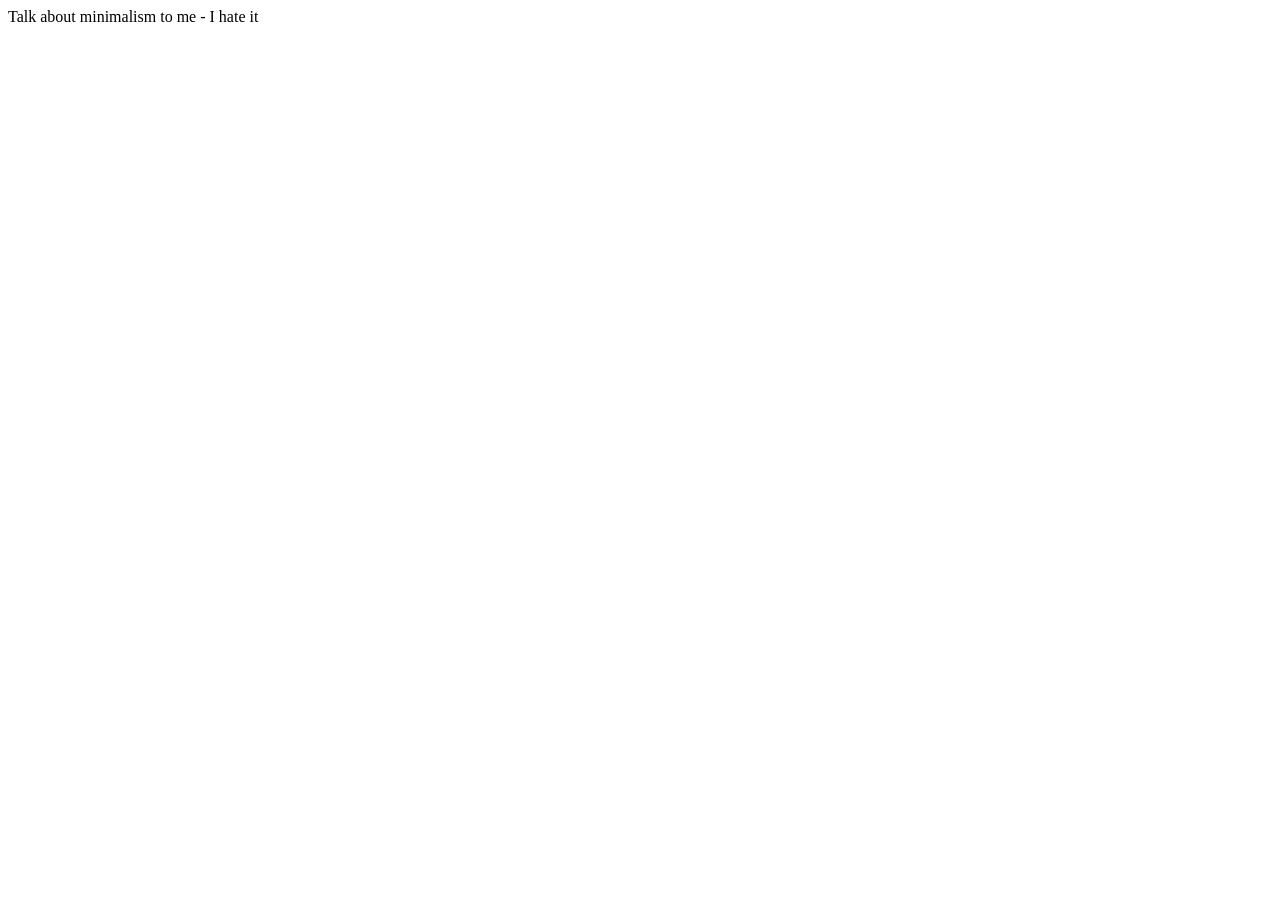
==== index.html @ 2166b3a6 "init" ====
<!DOCTYPE html>
<html lang="en">
  <head>
    <meta charset="UTF-8">
    <meta name="viewport" content="width=device-width, initial-scale=1">
    <title>yash</title>
  </head>
  <body>
 Talk about minimalism to me - I hate it 
  </body>
</html>
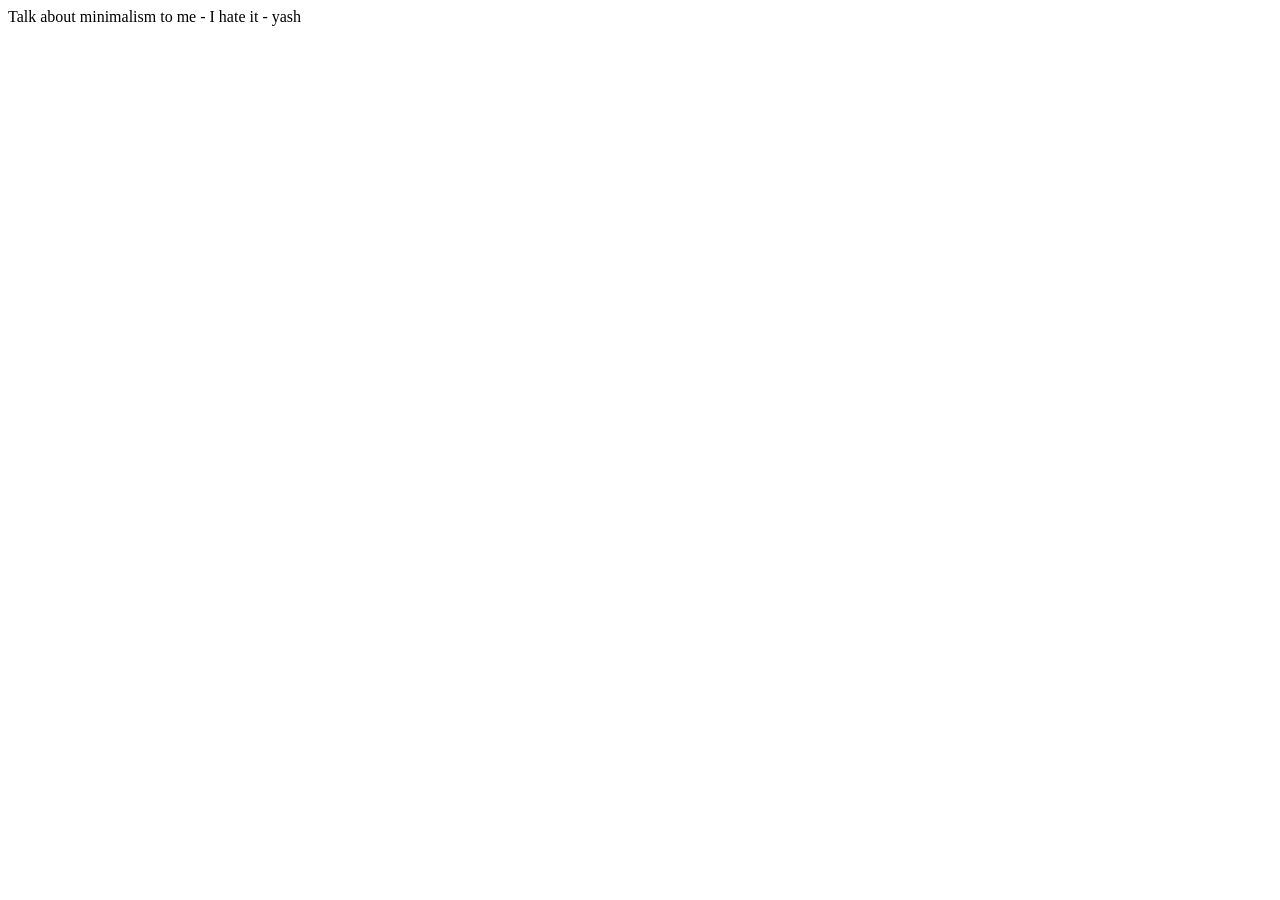
==== commit 42916b01: "name" ====
--- a/index.html
+++ b/index.html
@@ -7,5 +7,6 @@
   </head>
   <body>
  Talk about minimalism to me - I hate it 
+    - yash
   </body>
 </html>
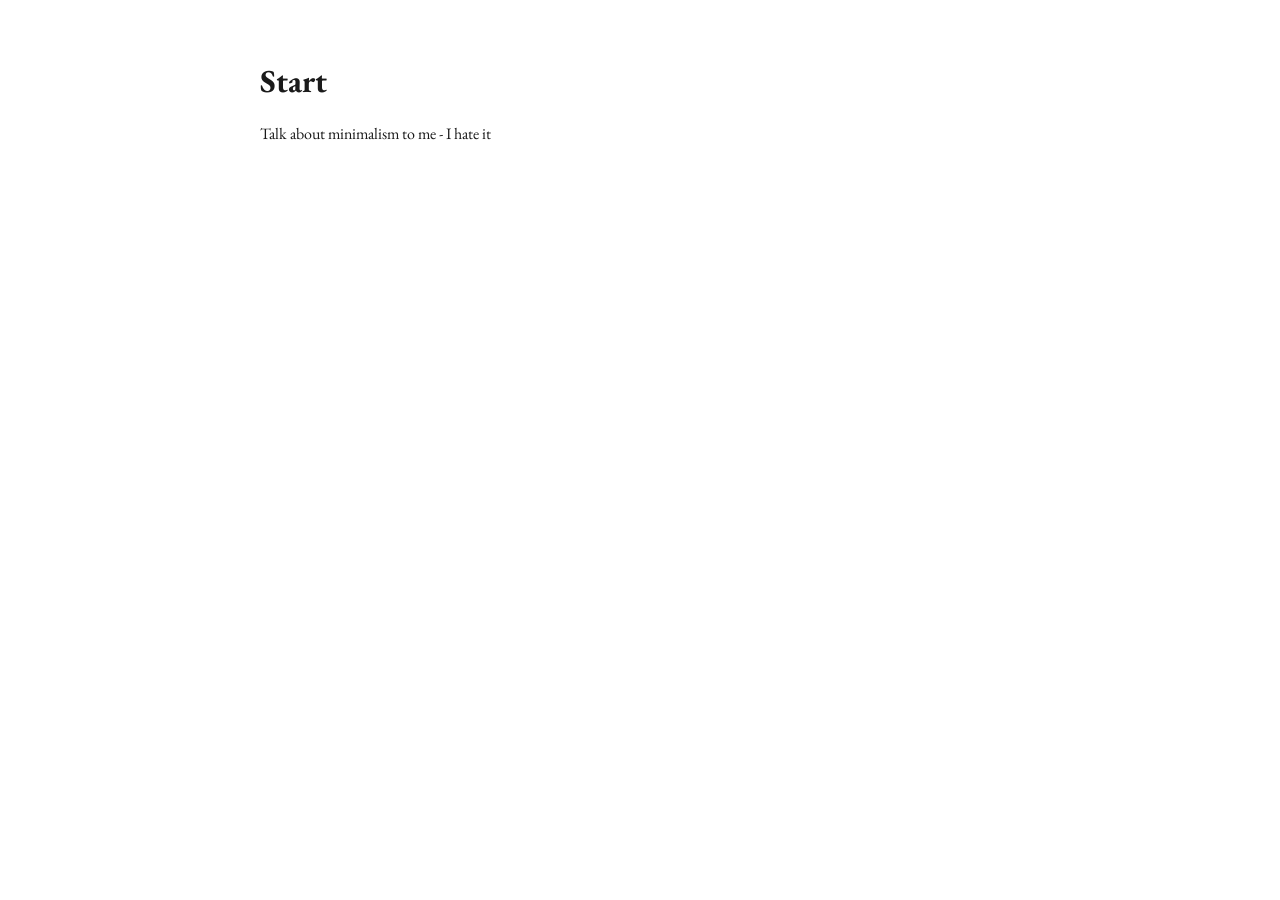
==== commit 845bf320: ";" ====
--- a/index.html
+++ b/index.html
@@ -4,9 +4,14 @@
     <meta charset="UTF-8">
     <meta name="viewport" content="width=device-width, initial-scale=1">
     <title>yash</title>
+    <link rel="preconnect" href="https://fonts.googleapis.com">
+<link rel="preconnect" href="https://fonts.gstatic.com" crossorigin>
+<link href="https://fonts.googleapis.com/css2?family=EB+Garamond:ital,wght@0,400..800;1,400..800&display=swap" rel="stylesheet">
   </head>
-  <body>
+  <body style="font-family: 'EB Garamond', serif; background:
+  #fff; color: #1a1a1a; max-width: 760px; margin: 60px auto;
+  padding: 0 20px;">
+    <h1>Start</h1>
  Talk about minimalism to me - I hate it 
-    - yash
   </body>
 </html>
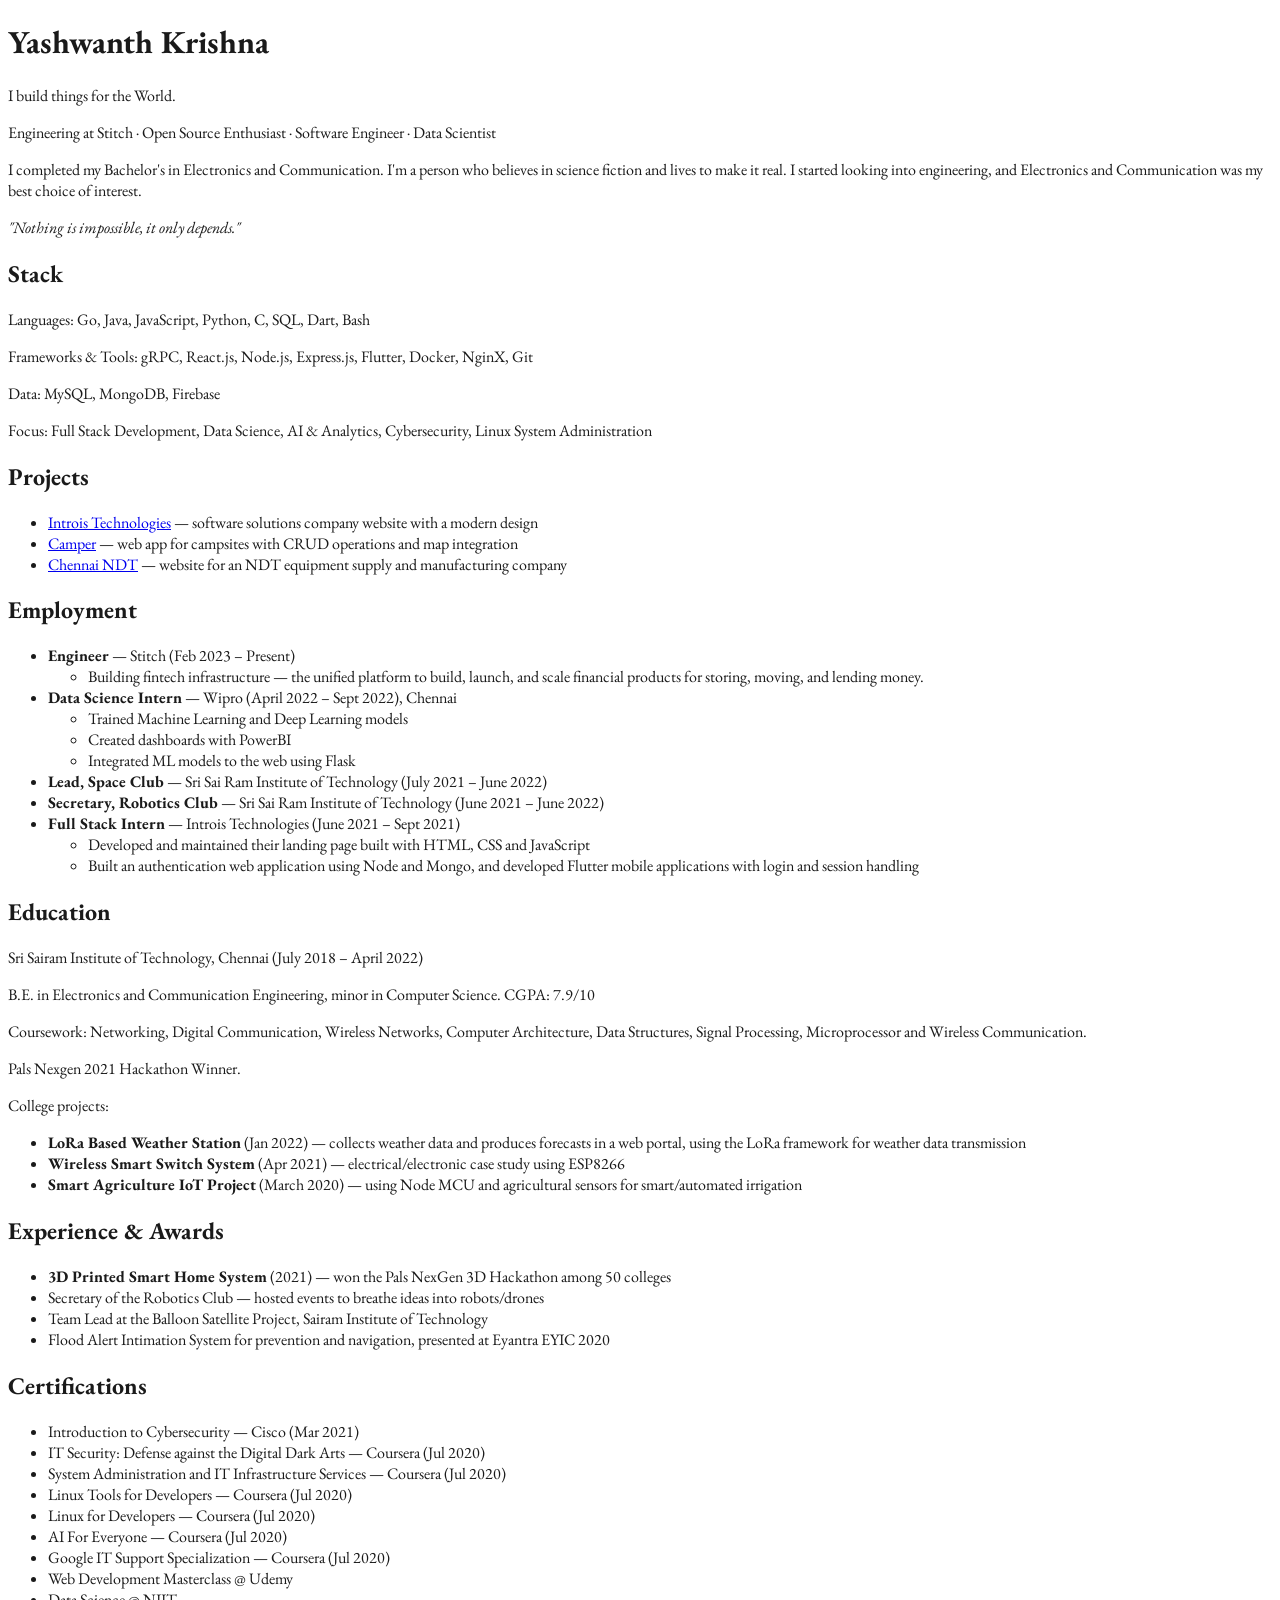
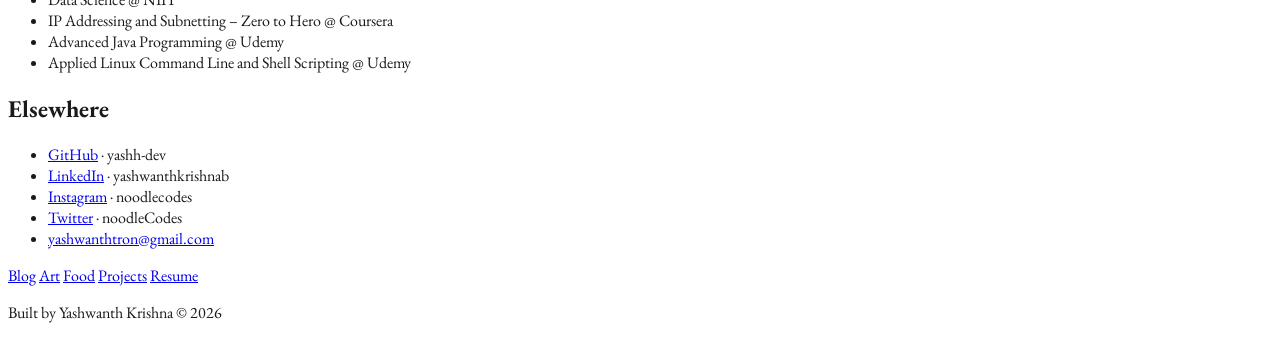
==== commit 1a9aadd6: "update" ====
--- a/index.html
+++ b/index.html
@@ -9,9 +9,108 @@
 <link href="https://fonts.googleapis.com/css2?family=EB+Garamond:ital,wght@0,400..800;1,400..800&display=swap" rel="stylesheet">
   </head>
   <body style="font-family: 'EB Garamond', serif; background:
-  #fff; color: #1a1a1a; max-width: 760px; margin: 60px auto;
-  padding: 0 20px;">
-    <h1>Start</h1>
- Talk about minimalism to me - I hate it 
+  #fff; color: #1a1a1a;">
+<h1>Yashwanth Krishna</h1>
+<p>I build things for the World.</p>
+
+<p>Engineering at Stitch &middot; Open Source Enthusiast &middot; Software Engineer &middot; Data Scientist</p>
+
+<p>I completed my Bachelor's in Electronics and Communication. I'm a person who believes in science fiction and lives to make it real. I started looking into engineering, and Electronics and Communication was my best choice of interest.</p>
+
+<p><em>"Nothing is impossible, it only depends."</em></p>
+
+<h2>Stack</h2>
+<p>Languages: Go, Java, JavaScript, Python, C, SQL, Dart, Bash</p>
+<p>Frameworks &amp; Tools: gRPC, React.js, Node.js, Express.js, Flutter, Docker, NginX, Git</p>
+<p>Data: MySQL, MongoDB, Firebase</p>
+<p>Focus: Full Stack Development, Data Science, AI &amp; Analytics, Cybersecurity, Linux System Administration</p>
+
+<h2>Projects</h2>
+<ul>
+  <li><a href="https://yashh-dev.github.io/introis_tech/">Introis Technologies</a> &mdash; software solutions company website with a modern design</li>
+  <li><a href="https://github.com/yashh-dev/Camper">Camper</a> &mdash; web app for campsites with CRUD operations and map integration</li>
+  <li><a href="https://chennaindt.in/">Chennai NDT</a> &mdash; website for an NDT equipment supply and manufacturing company</li>
+</ul>
+
+<h2>Employment</h2>
+<ul>
+  <li><strong>Engineer</strong> &mdash; Stitch (Feb 2023 &ndash; Present)
+    <ul>
+      <li>Building fintech infrastructure &mdash; the unified platform to build, launch, and scale financial products for storing, moving, and lending money.</li>
+    </ul>
+  </li>
+  <li><strong>Data Science Intern</strong> &mdash; Wipro (April 2022 &ndash; Sept 2022), Chennai
+    <ul>
+      <li>Trained Machine Learning and Deep Learning models</li>
+      <li>Created dashboards with PowerBI</li>
+      <li>Integrated ML models to the web using Flask</li>
+    </ul>
+  </li>
+  <li><strong>Lead, Space Club</strong> &mdash; Sri Sai Ram Institute of Technology (July 2021 &ndash; June 2022)</li>
+  <li><strong>Secretary, Robotics Club</strong> &mdash; Sri Sai Ram Institute of Technology (June 2021 &ndash; June 2022)</li>
+  <li><strong>Full Stack Intern</strong> &mdash; Introis Technologies (June 2021 &ndash; Sept 2021)
+    <ul>
+      <li>Developed and maintained their landing page built with HTML, CSS and JavaScript</li>
+      <li>Built an authentication web application using Node and Mongo, and developed Flutter mobile applications with login and session handling</li>
+    </ul>
+  </li>
+</ul>
+
+<h2>Education</h2>
+<p>Sri Sairam Institute of Technology, Chennai (July 2018 &ndash; April 2022)</p>
+<p>B.E. in Electronics and Communication Engineering, minor in Computer Science. CGPA: 7.9/10</p>
+<p>Coursework: Networking, Digital Communication, Wireless Networks, Computer Architecture, Data Structures, Signal Processing, Microprocessor and Wireless Communication.</p>
+<p>Pals Nexgen 2021 Hackathon Winner.</p>
+<p>College projects:</p>
+<ul>
+  <li><strong>LoRa Based Weather Station</strong> (Jan 2022) &mdash; collects weather data and produces forecasts in a web portal, using the LoRa framework for weather data transmission</li>
+  <li><strong>Wireless Smart Switch System</strong> (Apr 2021) &mdash; electrical/electronic case study using ESP8266</li>
+  <li><strong>Smart Agriculture IoT Project</strong> (March 2020) &mdash; using Node MCU and agricultural sensors for smart/automated irrigation</li>
+</ul>
+
+<h2>Experience &amp; Awards</h2>
+<ul>
+  <li><strong>3D Printed Smart Home System</strong> (2021) &mdash; won the Pals NexGen 3D Hackathon among 50 colleges</li>
+  <li>Secretary of the Robotics Club &mdash; hosted events to breathe ideas into robots/drones</li>
+  <li>Team Lead at the Balloon Satellite Project, Sairam Institute of Technology</li>
+  <li>Flood Alert Intimation System for prevention and navigation, presented at Eyantra EYIC 2020</li>
+</ul>
+
+<h2>Certifications</h2>
+<ul>
+  <li>Introduction to Cybersecurity &mdash; Cisco (Mar 2021)</li>
+  <li>IT Security: Defense against the Digital Dark Arts &mdash; Coursera (Jul 2020)</li>
+  <li>System Administration and IT Infrastructure Services &mdash; Coursera (Jul 2020)</li>
+  <li>Linux Tools for Developers &mdash; Coursera (Jul 2020)</li>
+  <li>Linux for Developers &mdash; Coursera (Jul 2020)</li>
+  <li>AI For Everyone &mdash; Coursera (Jul 2020)</li>
+  <li>Google IT Support Specialization &mdash; Coursera (Jul 2020)</li>
+  <li>Web Development Masterclass @ Udemy</li>
+  <li>Data Science @ NIIT</li>
+  <li>IP Addressing and Subnetting &ndash; Zero to Hero @ Coursera</li>
+  <li>Advanced Java Programming @ Udemy</li>
+  <li>Applied Linux Command Line and Shell Scripting @ Udemy</li>
+</ul>
+
+<h2>Elsewhere</h2>
+<ul>
+  <li><a href="https://github.com/yashh-dev">GitHub</a> &middot; yashh-dev</li>
+  <li><a href="https://www.linkedin.com/in/yashwanthkrishnab">LinkedIn</a> &middot; yashwanthkrishnab</li>
+  <li><a href="https://instagram.com/noodlecodes">Instagram</a> &middot; noodlecodes</li>
+  <li><a href="https://twitter.com/noodleCodes">Twitter</a> &middot; noodleCodes</li>
+  <li><a href="mailto:yashwanthtron@gmail.com">yashwanthtron@gmail.com</a></li>
+</ul>
+
+
+    <footer>
+      <nav>
+        <a href="/blog">Blog</a>
+        <a href="/art">Art</a>
+        <a href="/food">Food</a>
+        <a href="/projects">Projects</a>
+        <a href="resume.html">Resume</a>
+      </nav>
+      <p>Built by Yashwanth Krishna &copy; 2026</p>
+    </footer>
   </body>
 </html>
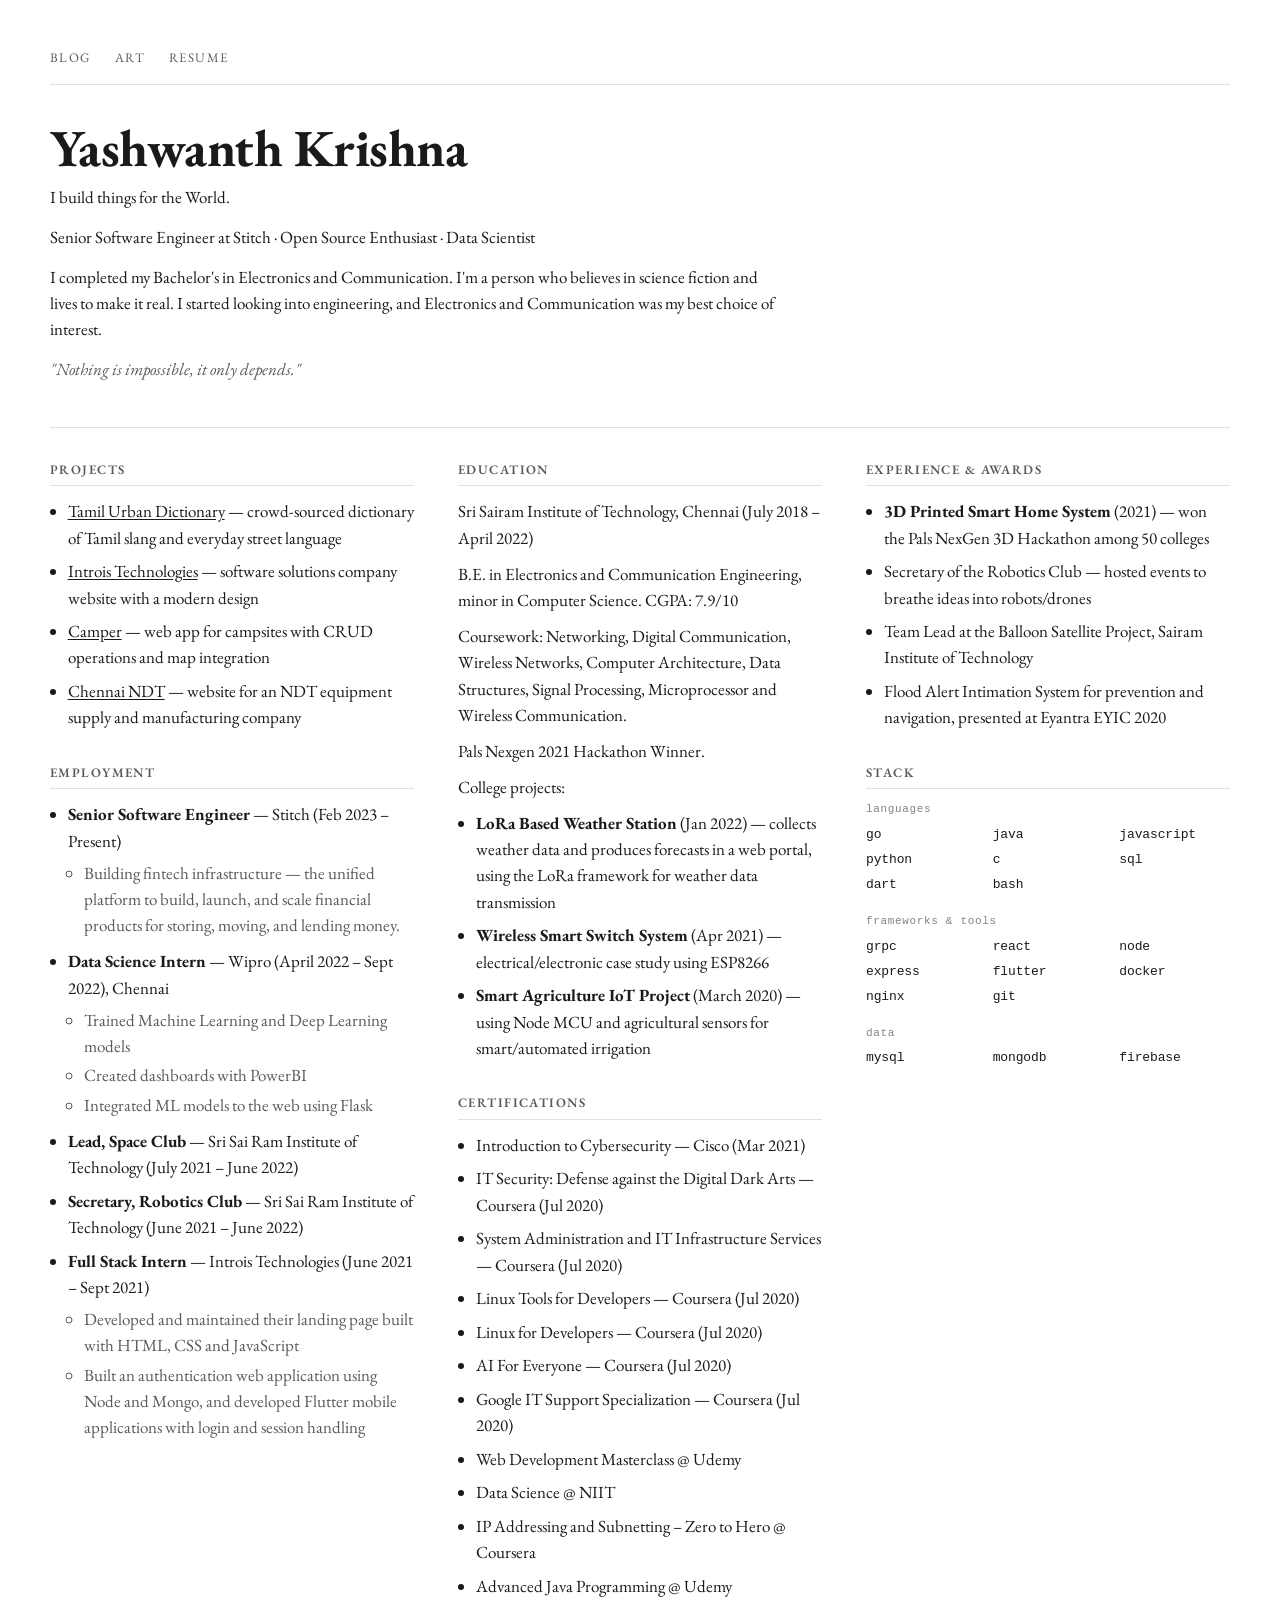
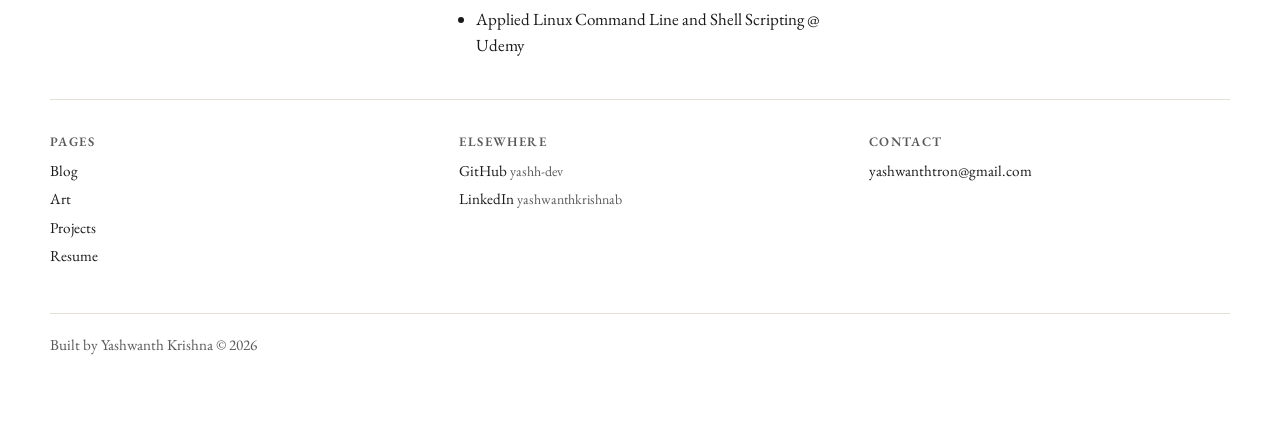
==== commit 2628c585: "refactor + art" ====
--- a/index.html
+++ b/index.html
@@ -3,114 +3,178 @@
   <head>
     <meta charset="UTF-8">
     <meta name="viewport" content="width=device-width, initial-scale=1">
+    <link rel="icon" href="favicon.svg" type="image/svg+xml">
     <title>yash</title>
     <link rel="preconnect" href="https://fonts.googleapis.com">
-<link rel="preconnect" href="https://fonts.gstatic.com" crossorigin>
-<link href="https://fonts.googleapis.com/css2?family=EB+Garamond:ital,wght@0,400..800;1,400..800&display=swap" rel="stylesheet">
+    <link rel="preconnect" href="https://fonts.gstatic.com" crossorigin>
+    <link href="https://fonts.googleapis.com/css2?family=EB+Garamond:ital,wght@0,400..800;1,400..800&display=swap" rel="stylesheet">
+    <link rel="stylesheet" href="style.css">
   </head>
-  <body style="font-family: 'EB Garamond', serif; background:
-  #fff; color: #1a1a1a;">
-<h1>Yashwanth Krishna</h1>
-<p>I build things for the World.</p>
+  <body>
+    <div class="wrap">
+      <nav class="topnav">
+        <a href="/blog">Blog</a>
+        <a href="/art">Art</a>
+        <a href="resume.html">Resume</a>
+      </nav>
 
-<p>Engineering at Stitch &middot; Open Source Enthusiast &middot; Software Engineer &middot; Data Scientist</p>
+      <header class="masthead">
+      <h1>Yashwanth Krishna</h1>
+      <p>I build things for the World.</p>
+      
+      <p>Senior Software Engineer at Stitch &middot; Open Source Enthusiast &middot; Data Scientist</p>
+      
+      <p>I completed my Bachelor's in Electronics and Communication. I'm a person who believes in science fiction and lives to make it real. I started looking into engineering, and Electronics and Communication was my best choice of interest.</p>
+      
+      <p><em>"Nothing is impossible, it only depends."</em></p>
+      </header>
 
-<p>I completed my Bachelor's in Electronics and Communication. I'm a person who believes in science fiction and lives to make it real. I started looking into engineering, and Electronics and Communication was my best choice of interest.</p>
+      <main class="columns">
+      <section>
+        <h2>Projects</h2>
+        <ul>
+          <li><a href="https://tamilurbandictionary.com">Tamil Urban Dictionary</a> &mdash; crowd-sourced dictionary of Tamil slang and everyday street language</li>
+          <li><a href="https://yashh-dev.github.io/introis_tech/">Introis Technologies</a> &mdash; software solutions company website with a modern design</li>
+          <li><a href="https://github.com/yashh-dev/Camper">Camper</a> &mdash; web app for campsites with CRUD operations and map integration</li>
+          <li><a href="https://chennaindt.in/">Chennai NDT</a> &mdash; website for an NDT equipment supply and manufacturing company</li>
+        </ul>
+      </section>
 
-<p><em>"Nothing is impossible, it only depends."</em></p>
+      <section>
+        <h2>Employment</h2>
+        <ul>
+          <li><strong>Senior Software Engineer</strong> &mdash; Stitch (Feb 2023 &ndash; Present)
+            <ul>
+              <li>Building fintech infrastructure &mdash; the unified platform to build, launch, and scale financial products for storing, moving, and lending money.</li>
+            </ul>
+          </li>
+          <li><strong>Data Science Intern</strong> &mdash; Wipro (April 2022 &ndash; Sept 2022), Chennai
+            <ul>
+              <li>Trained Machine Learning and Deep Learning models</li>
+              <li>Created dashboards with PowerBI</li>
+              <li>Integrated ML models to the web using Flask</li>
+            </ul>
+          </li>
+          <li><strong>Lead, Space Club</strong> &mdash; Sri Sai Ram Institute of Technology (July 2021 &ndash; June 2022)</li>
+          <li><strong>Secretary, Robotics Club</strong> &mdash; Sri Sai Ram Institute of Technology (June 2021 &ndash; June 2022)</li>
+          <li><strong>Full Stack Intern</strong> &mdash; Introis Technologies (June 2021 &ndash; Sept 2021)
+            <ul>
+              <li>Developed and maintained their landing page built with HTML, CSS and JavaScript</li>
+              <li>Built an authentication web application using Node and Mongo, and developed Flutter mobile applications with login and session handling</li>
+            </ul>
+          </li>
+        </ul>
+      </section>
 
-<h2>Stack</h2>
-<p>Languages: Go, Java, JavaScript, Python, C, SQL, Dart, Bash</p>
-<p>Frameworks &amp; Tools: gRPC, React.js, Node.js, Express.js, Flutter, Docker, NginX, Git</p>
-<p>Data: MySQL, MongoDB, Firebase</p>
-<p>Focus: Full Stack Development, Data Science, AI &amp; Analytics, Cybersecurity, Linux System Administration</p>
+      <section>
+        <h2>Education</h2>
+        <p>Sri Sairam Institute of Technology, Chennai (July 2018 &ndash; April 2022)</p>
+        <p>B.E. in Electronics and Communication Engineering, minor in Computer Science. CGPA: 7.9/10</p>
+        <p>Coursework: Networking, Digital Communication, Wireless Networks, Computer Architecture, Data Structures, Signal Processing, Microprocessor and Wireless Communication.</p>
+        <p>Pals Nexgen 2021 Hackathon Winner.</p>
+        <p>College projects:</p>
+        <ul>
+          <li><strong>LoRa Based Weather Station</strong> (Jan 2022) &mdash; collects weather data and produces forecasts in a web portal, using the LoRa framework for weather data transmission</li>
+          <li><strong>Wireless Smart Switch System</strong> (Apr 2021) &mdash; electrical/electronic case study using ESP8266</li>
+          <li><strong>Smart Agriculture IoT Project</strong> (March 2020) &mdash; using Node MCU and agricultural sensors for smart/automated irrigation</li>
+        </ul>
+      </section>
 
-<h2>Projects</h2>
-<ul>
-  <li><a href="https://yashh-dev.github.io/introis_tech/">Introis Technologies</a> &mdash; software solutions company website with a modern design</li>
-  <li><a href="https://github.com/yashh-dev/Camper">Camper</a> &mdash; web app for campsites with CRUD operations and map integration</li>
-  <li><a href="https://chennaindt.in/">Chennai NDT</a> &mdash; website for an NDT equipment supply and manufacturing company</li>
-</ul>
+      <section>
+        <h2>Certifications</h2>
+        <ul>
+          <li>Introduction to Cybersecurity &mdash; Cisco (Mar 2021)</li>
+          <li>IT Security: Defense against the Digital Dark Arts &mdash; Coursera (Jul 2020)</li>
+          <li>System Administration and IT Infrastructure Services &mdash; Coursera (Jul 2020)</li>
+          <li>Linux Tools for Developers &mdash; Coursera (Jul 2020)</li>
+          <li>Linux for Developers &mdash; Coursera (Jul 2020)</li>
+          <li>AI For Everyone &mdash; Coursera (Jul 2020)</li>
+          <li>Google IT Support Specialization &mdash; Coursera (Jul 2020)</li>
+          <li>Web Development Masterclass @ Udemy</li>
+          <li>Data Science @ NIIT</li>
+          <li>IP Addressing and Subnetting &ndash; Zero to Hero @ Coursera</li>
+          <li>Advanced Java Programming @ Udemy</li>
+          <li>Applied Linux Command Line and Shell Scripting @ Udemy</li>
+        </ul>
+      </section>
 
-<h2>Employment</h2>
-<ul>
-  <li><strong>Engineer</strong> &mdash; Stitch (Feb 2023 &ndash; Present)
-    <ul>
-      <li>Building fintech infrastructure &mdash; the unified platform to build, launch, and scale financial products for storing, moving, and lending money.</li>
-    </ul>
-  </li>
-  <li><strong>Data Science Intern</strong> &mdash; Wipro (April 2022 &ndash; Sept 2022), Chennai
-    <ul>
-      <li>Trained Machine Learning and Deep Learning models</li>
-      <li>Created dashboards with PowerBI</li>
-      <li>Integrated ML models to the web using Flask</li>
-    </ul>
-  </li>
-  <li><strong>Lead, Space Club</strong> &mdash; Sri Sai Ram Institute of Technology (July 2021 &ndash; June 2022)</li>
-  <li><strong>Secretary, Robotics Club</strong> &mdash; Sri Sai Ram Institute of Technology (June 2021 &ndash; June 2022)</li>
-  <li><strong>Full Stack Intern</strong> &mdash; Introis Technologies (June 2021 &ndash; Sept 2021)
-    <ul>
-      <li>Developed and maintained their landing page built with HTML, CSS and JavaScript</li>
-      <li>Built an authentication web application using Node and Mongo, and developed Flutter mobile applications with login and session handling</li>
-    </ul>
-  </li>
-</ul>
+      <section>
+        <h2>Experience &amp; Awards</h2>
+        <ul>
+          <li><strong>3D Printed Smart Home System</strong> (2021) &mdash; won the Pals NexGen 3D Hackathon among 50 colleges</li>
+          <li>Secretary of the Robotics Club &mdash; hosted events to breathe ideas into robots/drones</li>
+          <li>Team Lead at the Balloon Satellite Project, Sairam Institute of Technology</li>
+          <li>Flood Alert Intimation System for prevention and navigation, presented at Eyantra EYIC 2020</li>
+        </ul>
+      </section>
 
-<h2>Education</h2>
-<p>Sri Sairam Institute of Technology, Chennai (July 2018 &ndash; April 2022)</p>
-<p>B.E. in Electronics and Communication Engineering, minor in Computer Science. CGPA: 7.9/10</p>
-<p>Coursework: Networking, Digital Communication, Wireless Networks, Computer Architecture, Data Structures, Signal Processing, Microprocessor and Wireless Communication.</p>
-<p>Pals Nexgen 2021 Hackathon Winner.</p>
-<p>College projects:</p>
-<ul>
-  <li><strong>LoRa Based Weather Station</strong> (Jan 2022) &mdash; collects weather data and produces forecasts in a web portal, using the LoRa framework for weather data transmission</li>
-  <li><strong>Wireless Smart Switch System</strong> (Apr 2021) &mdash; electrical/electronic case study using ESP8266</li>
-  <li><strong>Smart Agriculture IoT Project</strong> (March 2020) &mdash; using Node MCU and agricultural sensors for smart/automated irrigation</li>
-</ul>
+      <section class="stack">
+        <h2>Stack</h2>
 
-<h2>Experience &amp; Awards</h2>
-<ul>
-  <li><strong>3D Printed Smart Home System</strong> (2021) &mdash; won the Pals NexGen 3D Hackathon among 50 colleges</li>
-  <li>Secretary of the Robotics Club &mdash; hosted events to breathe ideas into robots/drones</li>
-  <li>Team Lead at the Balloon Satellite Project, Sairam Institute of Technology</li>
-  <li>Flood Alert Intimation System for prevention and navigation, presented at Eyantra EYIC 2020</li>
-</ul>
+        <h3>languages</h3>
+        <ul class="chips">
+          <li>go</li>
+          <li>java</li>
+          <li>javascript</li>
+          <li>python</li>
+          <li>c</li>
+          <li>sql</li>
+          <li>dart</li>
+          <li>bash</li>
+        </ul>
 
-<h2>Certifications</h2>
-<ul>
-  <li>Introduction to Cybersecurity &mdash; Cisco (Mar 2021)</li>
-  <li>IT Security: Defense against the Digital Dark Arts &mdash; Coursera (Jul 2020)</li>
-  <li>System Administration and IT Infrastructure Services &mdash; Coursera (Jul 2020)</li>
-  <li>Linux Tools for Developers &mdash; Coursera (Jul 2020)</li>
-  <li>Linux for Developers &mdash; Coursera (Jul 2020)</li>
-  <li>AI For Everyone &mdash; Coursera (Jul 2020)</li>
-  <li>Google IT Support Specialization &mdash; Coursera (Jul 2020)</li>
-  <li>Web Development Masterclass @ Udemy</li>
-  <li>Data Science @ NIIT</li>
-  <li>IP Addressing and Subnetting &ndash; Zero to Hero @ Coursera</li>
-  <li>Advanced Java Programming @ Udemy</li>
-  <li>Applied Linux Command Line and Shell Scripting @ Udemy</li>
-</ul>
+        <h3>frameworks &amp; tools</h3>
+        <ul class="chips">
+          <li>grpc</li>
+          <li>react</li>
+          <li>node</li>
+          <li>express</li>
+          <li>flutter</li>
+          <li>docker</li>
+          <li>nginx</li>
+          <li>git</li>
+        </ul>
 
-<h2>Elsewhere</h2>
-<ul>
-  <li><a href="https://github.com/yashh-dev">GitHub</a> &middot; yashh-dev</li>
-  <li><a href="https://www.linkedin.com/in/yashwanthkrishnab">LinkedIn</a> &middot; yashwanthkrishnab</li>
-  <li><a href="https://instagram.com/noodlecodes">Instagram</a> &middot; noodlecodes</li>
-  <li><a href="https://twitter.com/noodleCodes">Twitter</a> &middot; noodleCodes</li>
-  <li><a href="mailto:yashwanthtron@gmail.com">yashwanthtron@gmail.com</a></li>
-</ul>
-
+        <h3>data</h3>
+        <ul class="chips last">
+          <li>mysql</li>
+          <li>mongodb</li>
+          <li>firebase</li>
+        </ul>
+      </section>
+      </main>
+    </div>
 
     <footer>
-      <nav>
-        <a href="/blog">Blog</a>
-        <a href="/art">Art</a>
-        <a href="/food">Food</a>
-        <a href="/projects">Projects</a>
-        <a href="resume.html">Resume</a>
+      <nav class="sitemap">
+        <div class="sitemap-group">
+          <h2>Pages</h2>
+          <ul>
+            <li><a href="/blog">Blog</a></li>
+            <li><a href="/art">Art</a></li>
+            <li><a href="/projects">Projects</a></li>
+            <li><a href="resume.html">Resume</a></li>
+          </ul>
+        </div>
+        <div class="sitemap-group">
+          <h2>Elsewhere</h2>
+          <ul>
+            <li><a href="https://github.com/yashh-dev">GitHub</a> <span>yashh-dev</span></li>
+            <li><a href="https://www.linkedin.com/in/yashwanthkrishnab">LinkedIn</a> <span>yashwanthkrishnab</span></li>
+          </ul>
+        </div>
+        <div class="sitemap-group">
+          <h2>Contact</h2>
+          <ul>
+            <li><a href="mailto:yashwanthtron@gmail.com">yashwanthtron@gmail.com</a></li>
+          </ul>
+        </div>
       </nav>
-      <p>Built by Yashwanth Krishna &copy; 2026</p>
+      <p class="colophon">Built by Yashwanth Krishna &copy; <span id="year">2026</span></p>
     </footer>
+
+    <script>
+      document.getElementById("year").textContent = new Date().getFullYear();
+    </script>
   </body>
 </html>
--- a/style.css
+++ b/style.css
@@ -0,0 +1,236 @@
+:root {
+  --bg: #fff;
+  --fg: #1a1a1a;
+  --muted: #5a5a5a;
+  --rule: #e4e0d8;
+  --link: #1a1a1a;
+}
+
+* { box-sizing: border-box; }
+
+body {
+  font-family: 'EB Garamond', Georgia, 'Times New Roman', serif;
+  background: var(--bg);
+  color: var(--fg);
+  margin: 0;
+  padding: 3rem 1.5rem 4rem;
+  font-size: 1.0625rem;
+  line-height: 1.55;
+}
+
+.wrap { max-width: 1180px; margin: 0 auto; }
+
+/* ---- top nav ---- */
+.topnav {
+  display: flex;
+  flex-wrap: wrap;
+  gap: 1.5rem;
+  padding-bottom: 1rem;
+  margin-bottom: 2.25rem;
+  border-bottom: 1px solid var(--rule);
+  font-size: 0.8125rem;
+  text-transform: uppercase;
+  letter-spacing: 0.11em;
+}
+.topnav a {
+  color: var(--muted);
+  text-decoration: none;
+}
+.topnav a:hover {
+  color: var(--fg);
+  text-decoration: underline;
+  text-underline-offset: 3px;
+}
+
+/* ---- masthead: always full width ---- */
+.masthead { max-width: 46rem; margin-bottom: 2.75rem; }
+.masthead h1 {
+  font-size: clamp(2.25rem, 6vw, 3.25rem);
+  font-weight: 700;
+  line-height: 1.05;
+  margin: 0 0 0.5rem;
+  letter-spacing: -0.01em;
+}
+.masthead p { margin: 0 0 0.85rem; }
+.masthead p:last-child { margin-bottom: 0; }
+.masthead em { color: var(--muted); }
+
+/* ---- multi-column body ---- */
+.columns {
+  column-count: 2;
+  column-gap: 3rem;
+  border-top: 1px solid var(--rule);
+  padding-top: 2rem;
+}
+
+/* keep each section whole inside one column where it fits */
+section {
+  break-inside: avoid;
+  -webkit-column-break-inside: avoid;
+  page-break-inside: avoid;
+  display: block;
+  margin: 0 0 2rem;
+}
+
+h2 {
+  font-size: 0.8125rem;
+  font-weight: 600;
+  text-transform: uppercase;
+  letter-spacing: 0.11em;
+  color: var(--muted);
+  margin: 0 0 0.75rem;
+  padding-bottom: 0.35rem;
+  border-bottom: 1px solid var(--rule);
+}
+
+section p { margin: 0 0 0.6rem; }
+
+ul { margin: 0 0 0.6rem; padding-left: 1.1rem; }
+li { margin-bottom: 0.45rem; }
+li ul { margin-top: 0.35rem; padding-left: 1rem; }
+li ul li { margin-bottom: 0.2rem; color: var(--muted); }
+
+/* ---- stack: monospace chips ---- */
+.stack h3 {
+  font-family: ui-monospace, SFMono-Regular, Menlo, Consolas, monospace;
+  font-size: 0.6875rem;
+  font-weight: 400;
+  letter-spacing: 0.06em;
+  color: var(--muted);
+  opacity: 0.75;
+  margin: 0 0 0.4rem;
+}
+
+.chips {
+  list-style: none;
+  margin: 0 0 1.15rem;
+  padding: 0;
+  display: grid;
+  grid-template-columns: repeat(auto-fill, minmax(6rem, 1fr));
+  gap: 0.3rem 1rem;
+  font-family: ui-monospace, SFMono-Regular, Menlo, Consolas, monospace;
+  font-size: 0.8125rem;
+  letter-spacing: -0.01em;
+}
+.chips li { margin: 0; color: var(--fg); }
+.chips.last { margin-bottom: 0; }
+
+a { color: var(--link); text-decoration: underline; text-underline-offset: 2px; }
+a:hover { text-decoration-thickness: 2px; }
+
+footer {
+  max-width: 1180px;
+  margin: 2.5rem auto 0;
+  padding-top: 2rem;
+  border-top: 1px solid var(--rule);
+  color: var(--muted);
+  font-size: 0.95rem;
+}
+
+.sitemap {
+  display: grid;
+  grid-template-columns: repeat(auto-fit, minmax(180px, 1fr));
+  gap: 2rem 3rem;
+  margin-bottom: 2.5rem;
+}
+.sitemap-group h2 { border-bottom: none; margin-bottom: 0.5rem; padding-bottom: 0; }
+.sitemap ul { list-style: none; margin: 0; padding: 0; }
+.sitemap li { margin-bottom: 0.3rem; }
+.sitemap a { text-decoration: none; }
+.sitemap a:hover { text-decoration: underline; text-underline-offset: 3px; }
+.sitemap span { color: var(--muted); font-size: 0.875rem; }
+
+.colophon { margin: 0; padding-top: 1.25rem; border-top: 1px solid var(--rule); }
+
+/* ---- three columns on wide screens ---- */
+@media (min-width: 1280px) {
+  .columns { column-count: 3; column-gap: 2.75rem; }
+}
+
+/* ---- single column on mobile ---- */
+@media (max-width: 768px) {
+  body { padding: 2rem 1.25rem 3rem; }
+  .columns { column-count: 1; padding-top: 1.5rem; }
+  .masthead { margin-bottom: 2rem; }
+  .topnav { gap: 1rem 1.25rem; margin-bottom: 1.75rem; }
+}
+
+/* ---- art gallery ---- */
+.art-intro { max-width: 46rem; margin-bottom: 2rem; color: var(--muted); }
+
+.filters {
+  display: flex;
+  flex-wrap: wrap;
+  gap: 0.4rem 0.75rem;
+  padding-bottom: 1.25rem;
+  margin-bottom: 2rem;
+  border-bottom: 1px solid var(--rule);
+  font-family: ui-monospace, SFMono-Regular, Menlo, Consolas, monospace;
+  font-size: 0.75rem;
+}
+.filters button {
+  font: inherit;
+  color: var(--muted);
+  background: none;
+  border: none;
+  padding: 0.15rem 0;
+  cursor: pointer;
+  border-bottom: 1px solid transparent;
+}
+.filters button:hover { color: var(--fg); }
+.filters button[aria-pressed="true"] { color: var(--fg); border-bottom-color: var(--fg); }
+
+.gallery {
+  display: grid;
+  grid-template-columns: repeat(auto-fill, minmax(280px, 1fr));
+  gap: 3rem 2.5rem;
+  list-style: none;
+  margin: 0;
+  padding: 0;
+}
+.piece { margin: 0; }
+.piece img {
+  display: block;
+  width: 100%;
+  height: auto;
+  background: #f4f2ee;
+}
+.piece h2 {
+  font-family: inherit;
+  font-size: 1.25rem;
+  font-weight: 600;
+  text-transform: none;
+  letter-spacing: 0;
+  color: var(--fg);
+  border-bottom: none;
+  margin: 0.9rem 0 0.15rem;
+  padding-bottom: 0;
+}
+.piece time {
+  display: block;
+  font-family: ui-monospace, SFMono-Regular, Menlo, Consolas, monospace;
+  font-size: 0.6875rem;
+  letter-spacing: 0.06em;
+  color: var(--muted);
+  opacity: 0.75;
+  margin-bottom: 0.5rem;
+}
+.piece p { margin: 0 0 0.6rem; }
+.piece .labels {
+  display: flex;
+  flex-wrap: wrap;
+  gap: 0.3rem 0.75rem;
+  list-style: none;
+  margin: 0;
+  padding: 0;
+  font-family: ui-monospace, SFMono-Regular, Menlo, Consolas, monospace;
+  font-size: 0.6875rem;
+  color: var(--muted);
+}
+.piece .labels li { margin: 0; }
+
+.empty { color: var(--muted); font-style: italic; }
+
+@media (max-width: 768px) {
+  .gallery { grid-template-columns: 1fr; gap: 2.5rem; }
+}
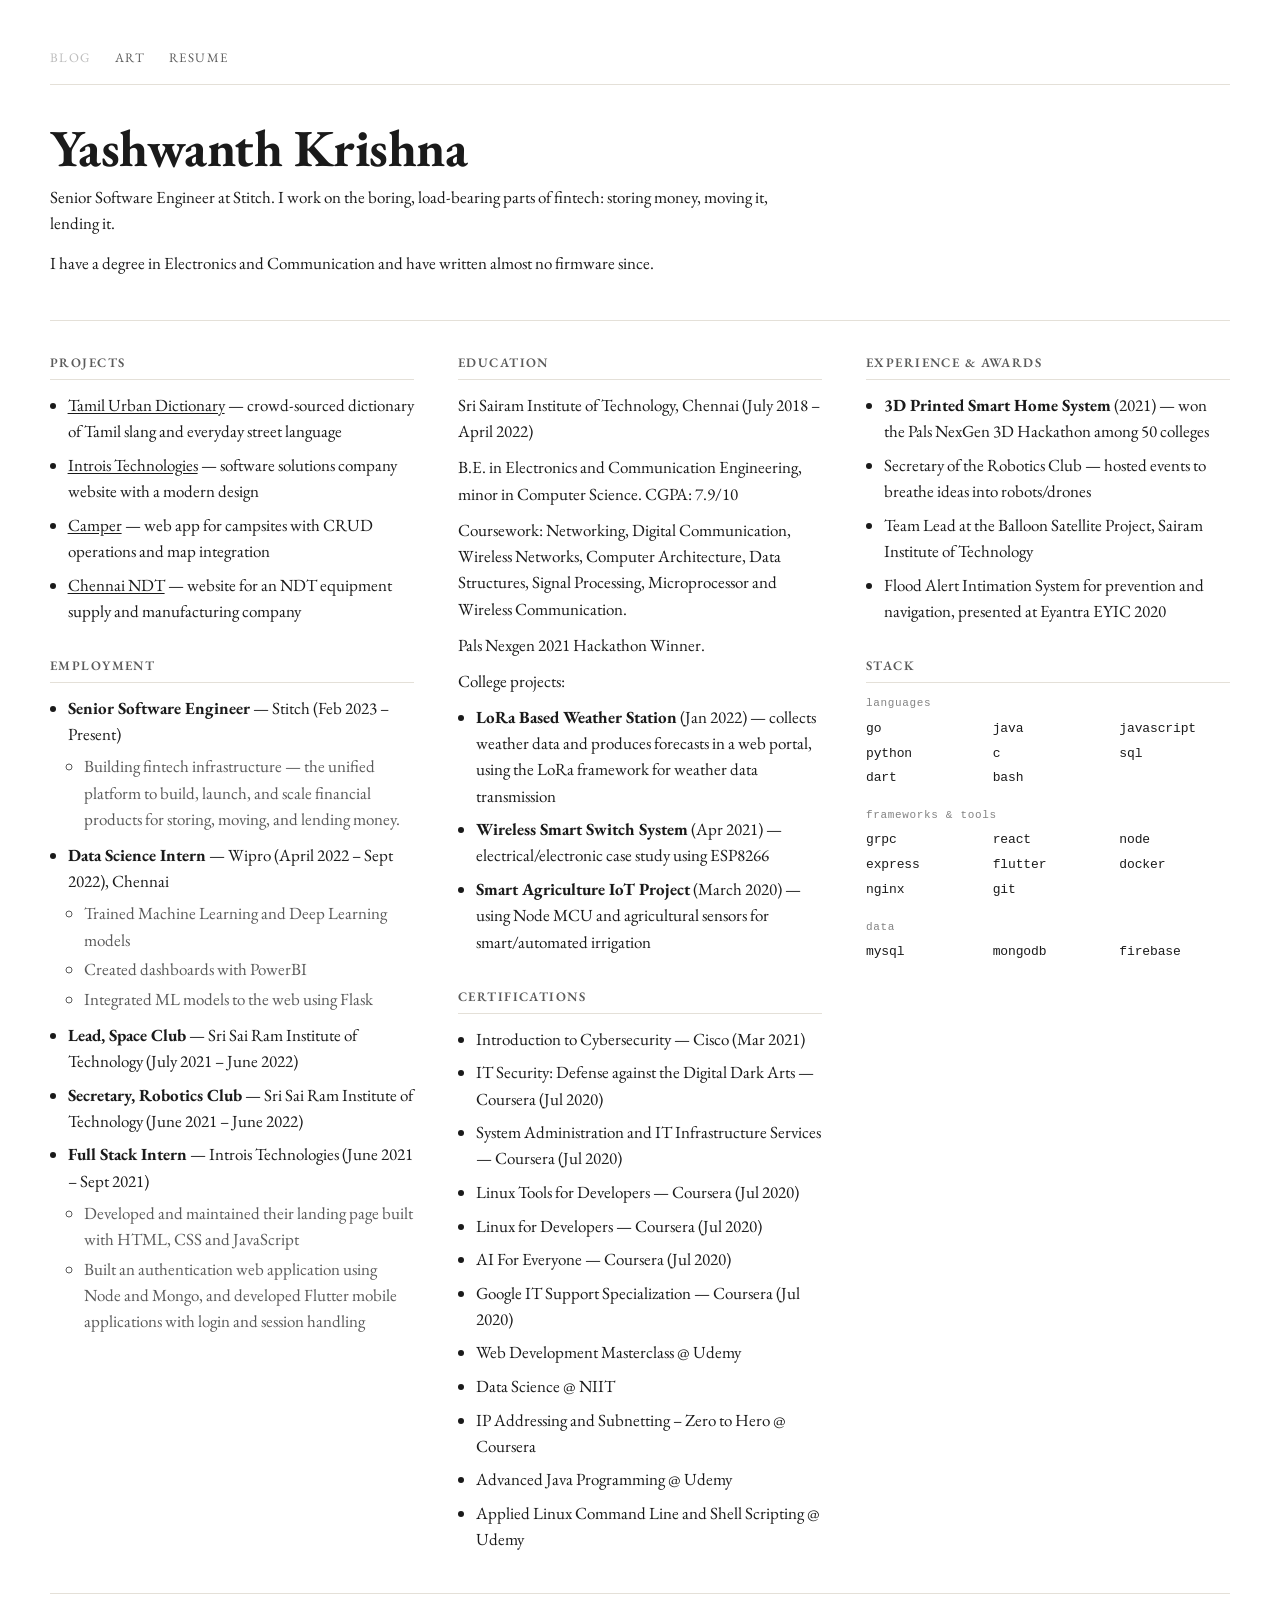
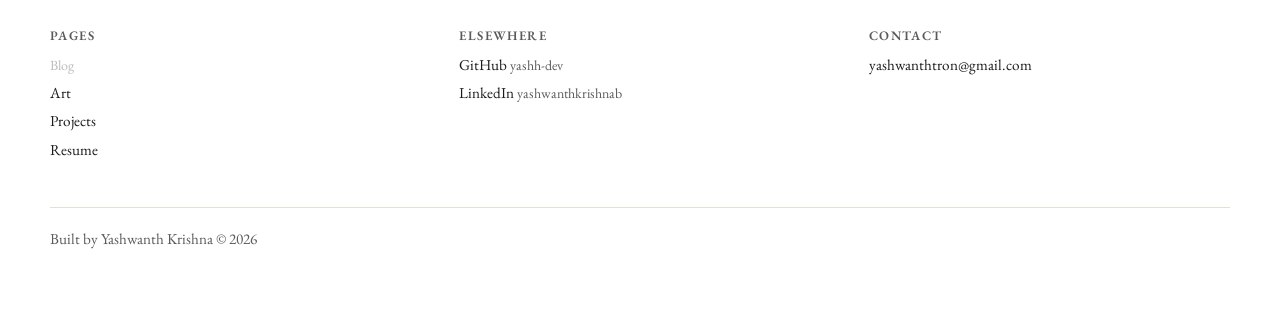
==== commit 83a31652: "hero section" ====
--- a/index.html
+++ b/index.html
@@ -13,20 +13,15 @@
   <body>
     <div class="wrap">
       <nav class="topnav">
-        <a href="/blog">Blog</a>
+        <span class="disabled" title="Coming soon">Blog</span>
         <a href="/art">Art</a>
         <a href="resume.html">Resume</a>
       </nav>
 
       <header class="masthead">
-      <h1>Yashwanth Krishna</h1>
-      <p>I build things for the World.</p>
-      
-      <p>Senior Software Engineer at Stitch &middot; Open Source Enthusiast &middot; Data Scientist</p>
-      
-      <p>I completed my Bachelor's in Electronics and Communication. I'm a person who believes in science fiction and lives to make it real. I started looking into engineering, and Electronics and Communication was my best choice of interest.</p>
-      
-      <p><em>"Nothing is impossible, it only depends."</em></p>
+        <h1>Yashwanth Krishna</h1>
+        <p>Senior Software Engineer at Stitch. I work on the boring, load-bearing parts of fintech: storing money, moving it, lending it.</p>
+        <p>I have a degree in Electronics and Communication and have written almost no firmware since.</p>
       </header>
 
       <main class="columns">
@@ -150,7 +145,7 @@
         <div class="sitemap-group">
           <h2>Pages</h2>
           <ul>
-            <li><a href="/blog">Blog</a></li>
+            <li><span class="disabled" title="Coming soon">Blog</span></li>
             <li><a href="/art">Art</a></li>
             <li><a href="/projects">Projects</a></li>
             <li><a href="resume.html">Resume</a></li>
--- a/style.css
+++ b/style.css
@@ -41,6 +41,12 @@
   text-decoration: underline;
   text-underline-offset: 3px;
 }
+.topnav .disabled,
+.sitemap .disabled {
+  color: var(--muted);
+  opacity: 0.4;
+  cursor: default;
+}
 
 /* ---- masthead: always full width ---- */
 .masthead { max-width: 46rem; margin-bottom: 2.75rem; }
